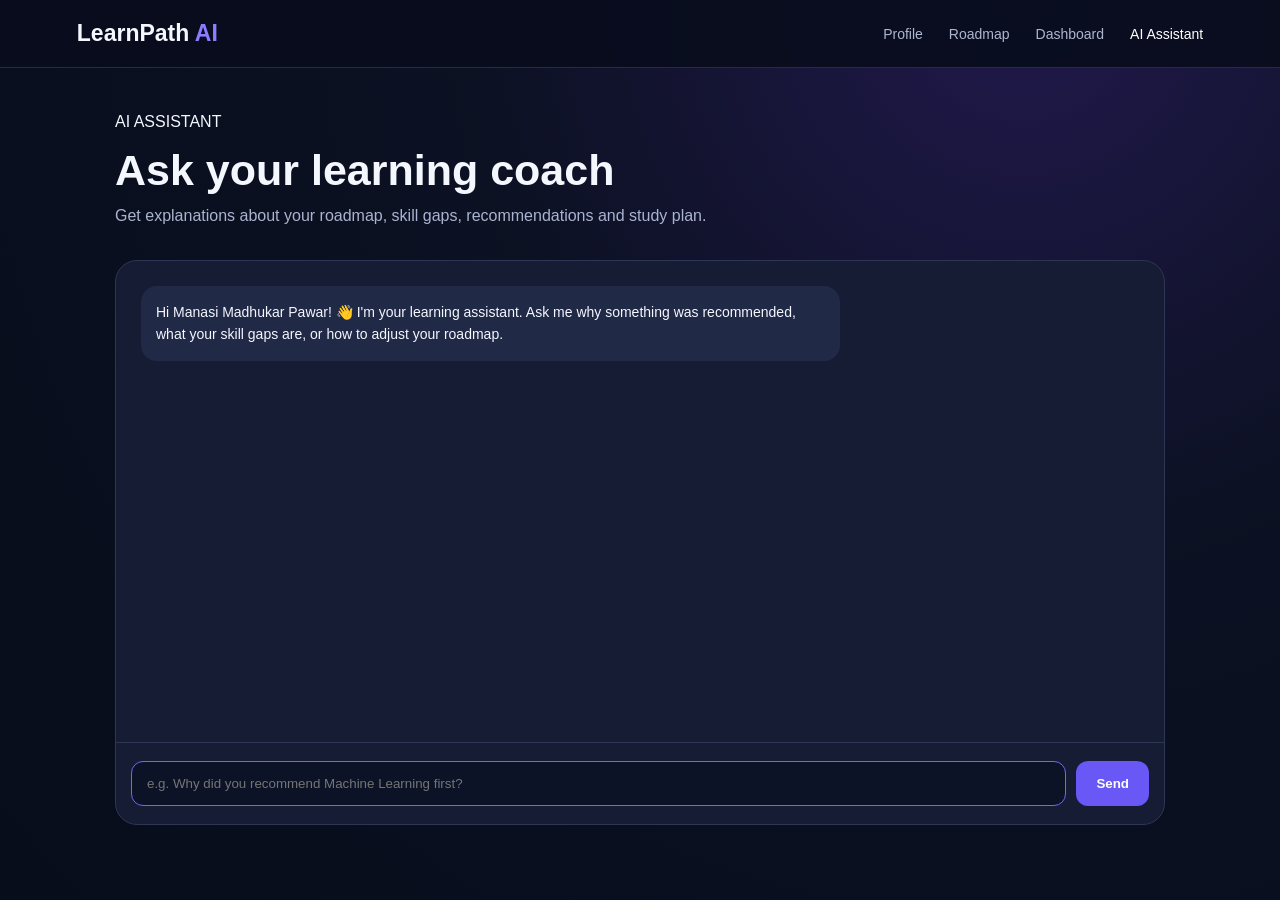
==== Frontend/pages/assistant.html @ b1d117d7 "Added initial project files including frontend and dashboard" ====
<!DOCTYPE html>
<html lang="en">

<head>

    <meta charset="UTF-8">

    <meta
        name="viewport"
        content="width=device-width, initial-scale=1.0"
    >

    <title>
        LearnPath AI - Assistant
    </title>

    <link
        rel="stylesheet"
        href="../css/style.css"
    >

    <link
        rel="stylesheet"
        href="../css/assistant.css"
    >

</head>


<body>


<header class="navbar">

    <div class="logo">
        LearnPath <span>AI</span>
    </div>

    <nav>

        <a href="profile.html">
            Profile
        </a>

        <a href="roadmap.html">
            Roadmap
        </a>

        <a href="dashboard.html">
            Dashboard
        </a>

        <a
            href="assistant.html"
            class="active"
        >
            AI Assistant
        </a>

    </nav>

</header>


<main class="assistant-page">


    <div class="step-badge">
        AI ASSISTANT
    </div>


    <h1>
        Ask your learning coach
    </h1>


    <p class="assistant-subtitle">
        Get explanations about your roadmap,
        skill gaps, recommendations and study plan.
    </p>


    <section class="chat-box">


        <div
            class="messages"
            id="messages"
        >

            <div class="message ai">

                Hi Manasi Madhukar Pawar! 👋
                I'm your learning assistant.

                Ask me why something was recommended,
                what your skill gaps are, or how to
                adjust your roadmap.

            </div>

        </div>


        <form id="chatForm">

            <input
                type="text"
                id="chatInput"
                placeholder="e.g. Why did you recommend Machine Learning first?"
                autocomplete="off"
            >

            <button>
                Send
            </button>

        </form>

    </section>

</main>


<script src="../js/assistant.js"></script>

</body>

</html>
---- Frontend/css/style.css ----
* {
    margin: 0;
    padding: 0;
    box-sizing: border-box;
}


body {

    font-family:
        Arial,
        Helvetica,
        sans-serif;

    background:
        radial-gradient(
            circle at 80% 0%,
            #21194c 0%,
            #0c1123 40%,
            #080d1b 100%
        );

    color: #f5f7ff;

    min-height: 100vh;

}


/* ================= NAVBAR ================= */

.navbar {

    height: 68px;

    display: flex;

    align-items: center;

    justify-content: space-between;

    padding: 0 6%;

    border-bottom:
        1px solid #252c44;

    background:
        rgba(8, 13, 29, 0.92);

}


.logo {

    font-size: 23px;

    font-weight: 700;

}


.logo span {

    color: #8c7cff;

}


.navbar nav {

    display: flex;

    gap: 26px;

}


.navbar nav a {

    color: #aeb6d0;

    text-decoration: none;

    font-size: 14px;

    transition: 0.25s;

}


.navbar nav a:hover,
.navbar nav a.active {

    color: white;

}


/* ================= COMMON ================= */

button {

    font-family: inherit;

}


input,
select,
button {

    font-family: inherit;

}


a {

    transition: 0.2s;

}


::-webkit-scrollbar {

    width: 8px;

}


::-webkit-scrollbar-track {

    background: #080d1b;

}


::-webkit-scrollbar-thumb {

    background: #343b62;

    border-radius: 10px;

}


/* ================= RESPONSIVE ================= */

@media(max-width: 750px) {

    .navbar {

        padding: 0 20px;

    }

    .navbar nav {

        gap: 10px;

    }

    .navbar nav a {

        font-size: 11px;

    }

}
---- Frontend/css/assistant.css ----
.assistant-page {

    width: min(1050px, 90%);

    margin: 45px auto;

}


.assistant-page h1 {

    font-size: 43px;

    margin-top: 15px;

}


.assistant-subtitle {

    color: #aab4d0;

    margin-top: 12px;

}


.chat-box {

    height: 565px;

    margin-top: 35px;

    border:
        1px solid #2d3654;

    border-radius: 22px;

    background: #151c34;

    overflow: hidden;

}


.messages {

    height: calc(100% - 82px);

    padding: 25px;

    overflow-y: auto;

    display: flex;

    flex-direction: column;

    gap: 15px;

}


.message {

    max-width: 70%;

    padding: 15px;

    border-radius: 16px;

    font-size: 14px;

    line-height: 1.6;

}


.message.ai {

    background: #202945;

    align-self: flex-start;

}


.message.user {

    background:
        linear-gradient(
            90deg,
            #7562ff,
            #5948e8
        );

    align-self: flex-end;

}


#chatForm {

    height: 82px;

    border-top:
        1px solid #2d3654;

    display: flex;

    align-items: center;

    gap: 10px;

    padding: 15px;

}


#chatInput {

    flex: 1;

    height: 45px;

    padding: 0 15px;

    border:
        1px solid #7562ff;

    border-radius: 12px;

    background: #0c1327;

    color: white;

    outline: none;

}


#chatForm button {

    height: 45px;

    padding: 0 20px;

    border: none;

    border-radius: 12px;

    background: #6958f5;

    color: white;

    font-weight: bold;

    cursor: pointer;

}


@media(max-width: 600px) {

    .assistant-page h1 {

        font-size: 30px;

    }

    .message {

        max-width: 90%;

    }

}
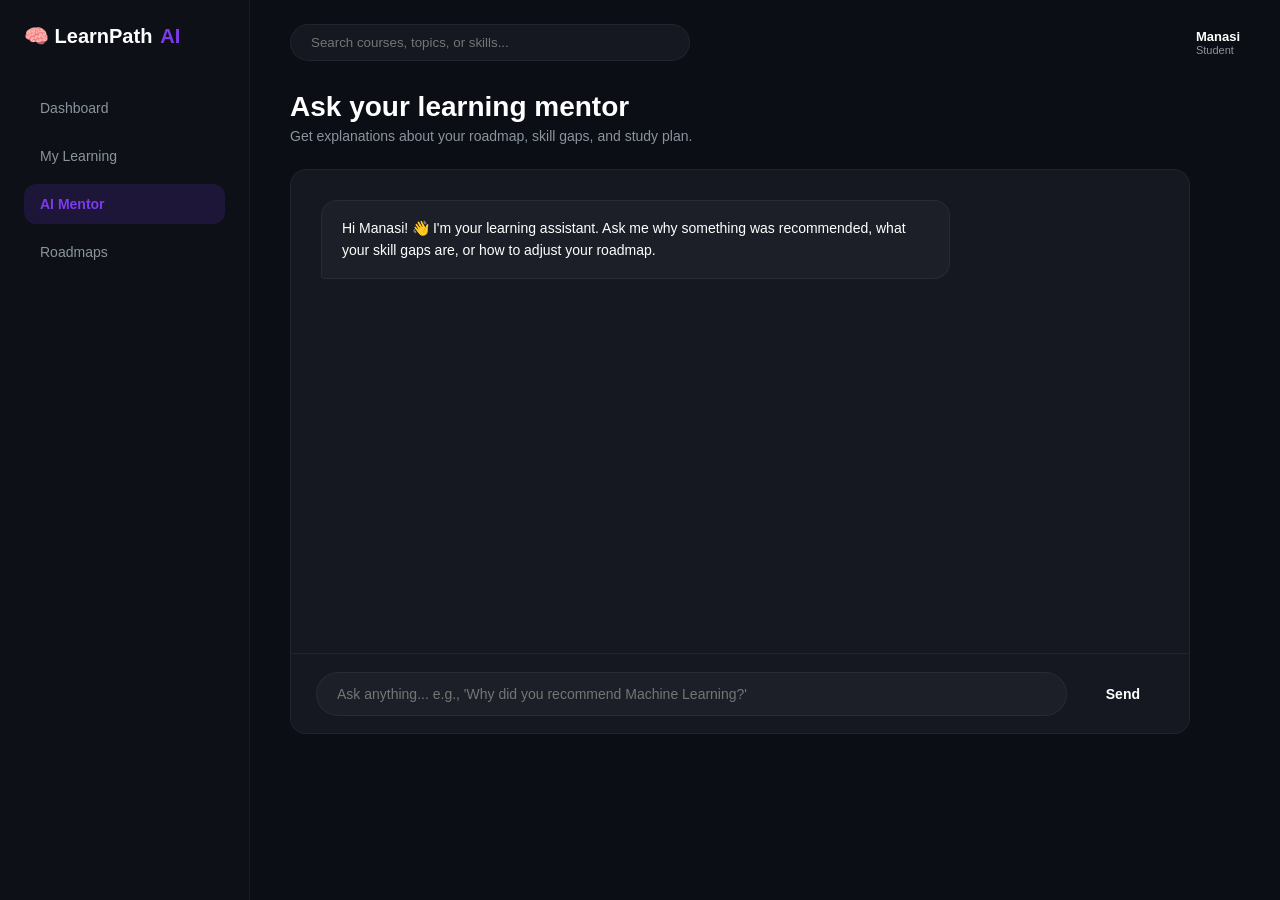
==== commit 6e23d21e: "Update frontend to dark neon sidebar theme with charts" ====
--- a/Frontend/pages/assistant.html
+++ b/Frontend/pages/assistant.html
@@ -1,130 +1,59 @@
 <!DOCTYPE html>
 <html lang="en">
-
 <head>
-
     <meta charset="UTF-8">
-
-    <meta
-        name="viewport"
-        content="width=device-width, initial-scale=1.0"
-    >
-
-    <title>
-        LearnPath AI - Assistant
-    </title>
-
-    <link
-        rel="stylesheet"
-        href="../css/style.css"
-    >
-
-    <link
-        rel="stylesheet"
-        href="../css/assistant.css"
-    >
-
+    <meta name="viewport" content="width=device-width, initial-scale=1.0">
+    <title>LearnPath AI - Assistant</title>
+    <link rel="stylesheet" href="../css/style.css">
+    <link rel="stylesheet" href="../css/assistant.css">
 </head>
-
-
 <body>
 
+<div class="app-container">
+    <!-- SIDEBAR -->
+    <aside class="sidebar">
+        <div class="logo">🧠 LearnPath <span>AI</span></div>
+        <nav class="side-nav">
+            <a href="dashboard.html">Dashboard</a>
+            <a href="profile.html">My Learning</a>
+            <a href="assistant.html" class="active">AI Mentor</a>
+            <a href="roadmap.html">Roadmaps</a>
+        </nav>
+    </aside>
 
-<header class="navbar">
+    <!-- MAIN CONTENT -->
+    <main class="main-content">
+        <header class="top-bar">
+            <input type="text" class="search-bar" placeholder="Search courses, topics, or skills...">
+            <div class="user-profile">
+                <div class="user-info">
+                    <strong>Manasi</strong>
+                    <span>Student</span>
+                </div>
+            </div>
+        </header>
 
-    <div class="logo">
-        LearnPath <span>AI</span>
-    </div>
+        <div class="assistant-header">
+            <h1>Ask your learning mentor</h1>
+            <p>Get explanations about your roadmap, skill gaps, and study plan.</p>
+        </div>
 
-    <nav>
-
-        <a href="profile.html">
-            Profile
-        </a>
-
-        <a href="roadmap.html">
-            Roadmap
-        </a>
-
-        <a href="dashboard.html">
-            Dashboard
-        </a>
-
-        <a
-            href="assistant.html"
-            class="active"
-        >
-            AI Assistant
-        </a>
-
-    </nav>
-
-</header>
-
-
-<main class="assistant-page">
-
-
-    <div class="step-badge">
-        AI ASSISTANT
-    </div>
-
-
-    <h1>
-        Ask your learning coach
-    </h1>
-
-
-    <p class="assistant-subtitle">
-        Get explanations about your roadmap,
-        skill gaps, recommendations and study plan.
-    </p>
-
-
-    <section class="chat-box">
-
-
-        <div
-            class="messages"
-            id="messages"
-        >
-
-            <div class="message ai">
-
-                Hi Manasi Madhukar Pawar! 👋
-                I'm your learning assistant.
-
-                Ask me why something was recommended,
-                what your skill gaps are, or how to
-                adjust your roadmap.
-
+        <section class="chat-box">
+            <!-- Bound to JS IDs -->
+            <div class="messages" id="messages">
+                <div class="message ai">
+                    Hi Manasi! 👋 I'm your learning assistant. Ask me why something was recommended, what your skill gaps are, or how to adjust your roadmap.
+                </div>
             </div>
 
-        </div>
-
-
-        <form id="chatForm">
-
-            <input
-                type="text"
-                id="chatInput"
-                placeholder="e.g. Why did you recommend Machine Learning first?"
-                autocomplete="off"
-            >
-
-            <button>
-                Send
-            </button>
-
-        </form>
-
-    </section>
-
-</main>
-
+            <form id="chatForm">
+                <input type="text" id="chatInput" placeholder="Ask anything... e.g., 'Why did you recommend Machine Learning?'" autocomplete="off">
+                <button type="submit">Send</button>
+            </form>
+        </section>
+    </main>
+</div>
 
 <script src="../js/assistant.js"></script>
-
 </body>
-
 </html>
--- a/Frontend/css/style.css
+++ b/Frontend/css/style.css
@@ -1,169 +1,121 @@
-* {
-    margin: 0;
-    padding: 0;
-    box-sizing: border-box;
+:root {
+    --bg-main: #0B0E14;
+    --bg-card: #151821;
+    --bg-sidebar: #0D1017;
+    --text-primary: #FFFFFF;
+    --text-secondary: #8B949E;
+    --accent-purple: #7C3AED;
+    --accent-blue: #3B82F6;
+    --border-color: rgba(255, 255, 255, 0.05);
+    
+    /* Gradient Cards */
+    --grad-red: linear-gradient(135deg, #FF6B6B, #9D4EDD);
+    --grad-blue: linear-gradient(135deg, #4361EE, #3A0CA3);
+    --grad-teal: linear-gradient(135deg, #2EC4B6, #0077B6);
+    --grad-purple: linear-gradient(135deg, #7209B7, #480CA8);
 }
 
+* { margin: 0; padding: 0; box-sizing: border-box; }
 
 body {
-
-    font-family:
-        Arial,
-        Helvetica,
-        sans-serif;
-
-    background:
-        radial-gradient(
-            circle at 80% 0%,
-            #21194c 0%,
-            #0c1123 40%,
-            #080d1b 100%
-        );
-
-    color: #f5f7ff;
-
+    font-family: -apple-system, BlinkMacSystemFont, "Segoe UI", Roboto, sans-serif;
+    background: var(--bg-main);
+    color: var(--text-primary);
     min-height: 100vh;
-
+    overflow: hidden;
 }
 
-
-/* ================= NAVBAR ================= */
-
-.navbar {
-
-    height: 68px;
-
+/* ================= APP LAYOUT ================= */
+.app-container {
     display: flex;
-
-    align-items: center;
-
-    justify-content: space-between;
-
-    padding: 0 6%;
-
-    border-bottom:
-        1px solid #252c44;
-
-    background:
-        rgba(8, 13, 29, 0.92);
-
+    height: 100vh;
 }
 
+/* ================= SIDEBAR ================= */
+.sidebar {
+    width: 250px;
+    background: var(--bg-sidebar);
+    border-right: 1px solid var(--border-color);
+    padding: 24px;
+    display: flex;
+    flex-direction: column;
+}
 
 .logo {
-
-    font-size: 23px;
-
+    font-size: 20px;
     font-weight: 700;
-
+    margin-bottom: 40px;
+    display: flex;
+    align-items: center;
+    gap: 8px;
 }
 
+.logo span { color: var(--accent-purple); }
 
-.logo span {
-
-    color: #8c7cff;
-
+.side-nav {
+    display: flex;
+    flex-direction: column;
+    gap: 8px;
+    flex: 1;
 }
 
-
-.navbar nav {
-
+.side-nav a {
+    color: var(--text-secondary);
+    text-decoration: none;
+    font-size: 14px;
+    padding: 12px 16px;
+    border-radius: 12px;
+    transition: 0.2s;
     display: flex;
-
-    gap: 26px;
-
+    align-items: center;
+    gap: 12px;
 }
 
-
-.navbar nav a {
-
-    color: #aeb6d0;
-
-    text-decoration: none;
-
-    font-size: 14px;
-
-    transition: 0.25s;
-
+.side-nav a:hover {
+    background: rgba(255, 255, 255, 0.03);
+    color: var(--text-primary);
 }
 
-
-.navbar nav a:hover,
-.navbar nav a.active {
-
-    color: white;
-
+.side-nav a.active {
+    background: rgba(124, 58, 237, 0.15);
+    color: var(--accent-purple);
+    font-weight: 600;
 }
 
-
-/* ================= COMMON ================= */
-
-button {
-
-    font-family: inherit;
-
+/* ================= MAIN CONTENT & TOPBAR ================= */
+.main-content {
+    flex: 1;
+    overflow-y: auto;
+    padding: 24px 40px;
 }
 
-
-input,
-select,
-button {
-
-    font-family: inherit;
-
+.top-bar {
+    display: flex;
+    justify-content: space-between;
+    align-items: center;
+    margin-bottom: 30px;
 }
 
-
-a {
-
-    transition: 0.2s;
-
+.search-bar {
+    background: var(--bg-card);
+    border: 1px solid var(--border-color);
+    padding: 10px 20px;
+    border-radius: 20px;
+    width: 400px;
+    color: white;
+    outline: none;
 }
 
-
-::-webkit-scrollbar {
-
-    width: 8px;
-
+.user-profile {
+    display: flex;
+    align-items: center;
+    gap: 12px;
 }
 
-
-::-webkit-scrollbar-track {
-
-    background: #080d1b;
-
+.user-info {
+    display: flex;
+    flex-direction: column;
 }
 
-
-::-webkit-scrollbar-thumb {
-
-    background: #343b62;
-
-    border-radius: 10px;
-
-}
-
-
-/* ================= RESPONSIVE ================= */
-
-@media(max-width: 750px) {
-
-    .navbar {
-
-        padding: 0 20px;
-
-    }
-
-    .navbar nav {
-
-        gap: 10px;
-
-    }
-
-    .navbar nav a {
-
-        font-size: 11px;
-
-    }
-
-}+.user-info strong { font-size: 13px; }
+.user-info span { font-size: 11px; color: var(--text-secondary); }
--- a/Frontend/css/assistant.css
+++ b/Frontend/css/assistant.css
@@ -1,176 +1,90 @@
-.assistant-page {
+.assistant-header { margin-bottom: 25px; }
+.assistant-header h1 { font-size: 28px; margin-bottom: 5px; }
+.assistant-header p { color: var(--text-secondary); font-size: 14px; }
 
-    width: min(1050px, 90%);
-
-    margin: 45px auto;
-
+.chat-box {
+    height: 565px;
+    background: var(--bg-card);
+    border: 1px solid var(--border-color);
+    border-radius: 16px;
+    display: flex;
+    flex-direction: column;
+    overflow: hidden;
+    max-width: 900px;
 }
 
-
-.assistant-page h1 {
-
-    font-size: 43px;
-
-    margin-top: 15px;
-
+.messages {
+    flex: 1;
+    padding: 30px;
+    overflow-y: auto;
+    display: flex;
+    flex-direction: column;
+    gap: 20px;
 }
 
-
-.assistant-subtitle {
-
-    color: #aab4d0;
-
-    margin-top: 12px;
-
+.message {
+    max-width: 75%;
+    padding: 16px 20px;
+    border-radius: 16px;
+    font-size: 14px;
+    line-height: 1.6;
 }
 
-
-.chat-box {
-
-    height: 565px;
-
-    margin-top: 35px;
-
-    border:
-        1px solid #2d3654;
-
-    border-radius: 22px;
-
-    background: #151c34;
-
-    overflow: hidden;
-
+.message.ai {
+    background: rgba(255, 255, 255, 0.03);
+    border: 1px solid var(--border-color);
+    color: white;
+    align-self: flex-start;
+    border-bottom-left-radius: 4px;
 }
 
-
-.messages {
-
-    height: calc(100% - 82px);
-
-    padding: 25px;
-
-    overflow-y: auto;
-
-    display: flex;
-
-    flex-direction: column;
-
-    gap: 15px;
-
+.message.user {
+    background: var(--accent-gradient);
+    color: white;
+    align-self: flex-end;
+    border-bottom-right-radius: 4px;
+    box-shadow: 0 4px 15px rgba(124, 58, 237, 0.2);
 }
 
-
-.message {
-
-    max-width: 70%;
-
-    padding: 15px;
-
-    border-radius: 16px;
-
-    font-size: 14px;
-
-    line-height: 1.6;
-
+#chatForm {
+    height: 80px;
+    border-top: 1px solid var(--border-color);
+    background: var(--bg-card);
+    display: flex;
+    align-items: center;
+    gap: 15px;
+    padding: 0 25px;
 }
 
-
-.message.ai {
-
-    background: #202945;
-
-    align-self: flex-start;
-
+#chatInput {
+    flex: 1;
+    height: 44px;
+    padding: 0 20px;
+    border: 1px solid var(--border-color);
+    border-radius: 22px;
+    background: rgba(255, 255, 255, 0.03);
+    color: white;
+    font-size: 14px;
+    outline: none;
+    transition: 0.2s;
 }
 
-
-.message.user {
-
-    background:
-        linear-gradient(
-            90deg,
-            #7562ff,
-            #5948e8
-        );
-
-    align-self: flex-end;
-
+#chatInput:focus {
+    border-color: var(--accent-purple);
+    background: rgba(124, 58, 237, 0.05);
 }
 
-
-#chatForm {
-
-    height: 82px;
-
-    border-top:
-        1px solid #2d3654;
-
-    display: flex;
-
-    align-items: center;
-
-    gap: 10px;
-
-    padding: 15px;
-
+#chatForm button {
+    height: 44px;
+    padding: 0 24px;
+    border: none;
+    border-radius: 22px;
+    background: var(--accent-gradient);
+    color: white;
+    font-weight: 600;
+    font-size: 14px;
+    cursor: pointer;
+    transition: 0.2s;
 }
 
-
-#chatInput {
-
-    flex: 1;
-
-    height: 45px;
-
-    padding: 0 15px;
-
-    border:
-        1px solid #7562ff;
-
-    border-radius: 12px;
-
-    background: #0c1327;
-
-    color: white;
-
-    outline: none;
-
-}
-
-
-#chatForm button {
-
-    height: 45px;
-
-    padding: 0 20px;
-
-    border: none;
-
-    border-radius: 12px;
-
-    background: #6958f5;
-
-    color: white;
-
-    font-weight: bold;
-
-    cursor: pointer;
-
-}
-
-
-@media(max-width: 600px) {
-
-    .assistant-page h1 {
-
-        font-size: 30px;
-
-    }
-
-    .message {
-
-        max-width: 90%;
-
-    }
-
-}+#chatForm button:hover { box-shadow: 0 4px 15px rgba(124, 58, 237, 0.4); }
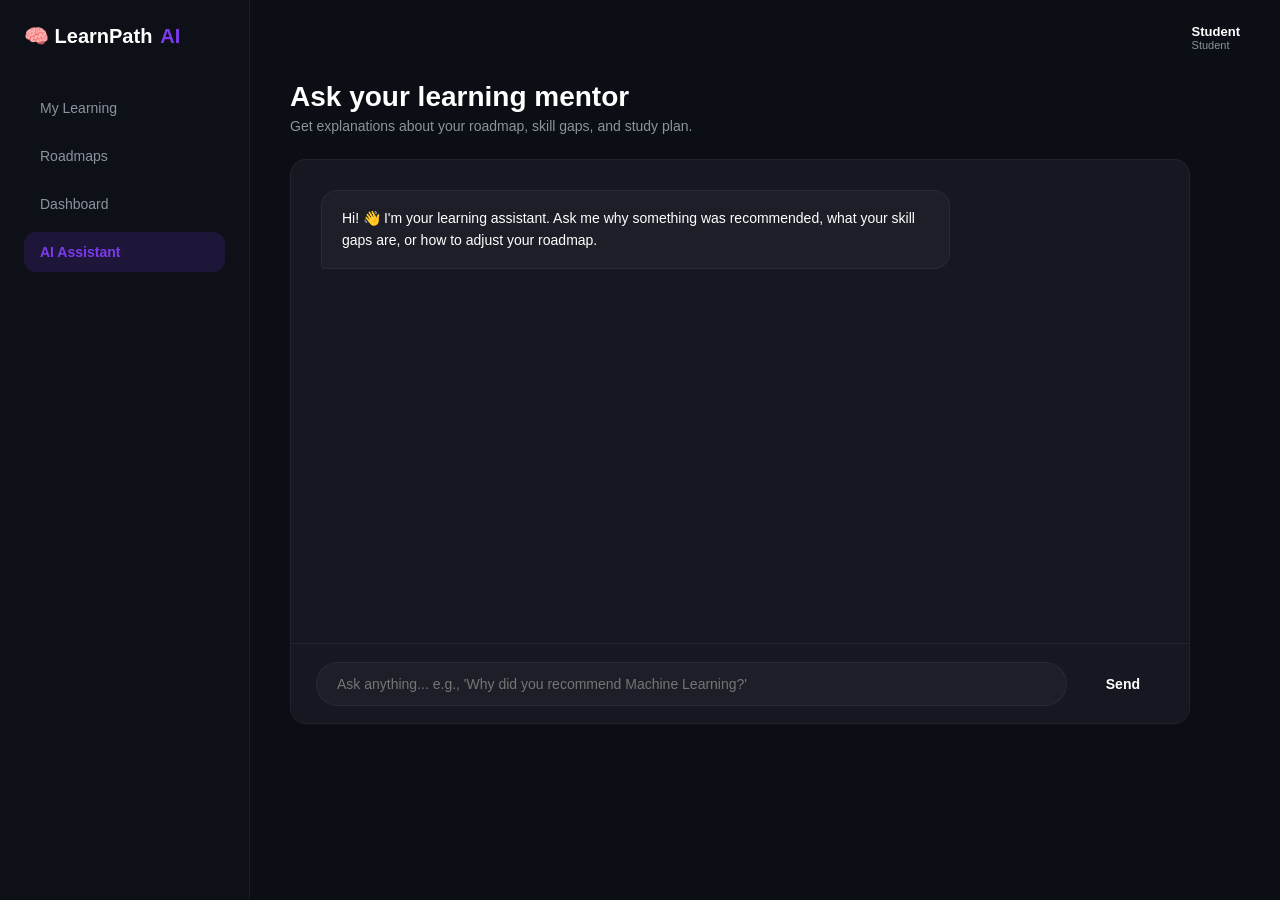
==== commit 088a84c4: "Update LearnPath AI ML backend" ====
--- a/Frontend/pages/assistant.html
+++ b/Frontend/pages/assistant.html
@@ -14,20 +14,19 @@
     <aside class="sidebar">
         <div class="logo">🧠 LearnPath <span>AI</span></div>
         <nav class="side-nav">
+            <a href="profile.html">My Learning</a>
+            <a href="roadmap.html">Roadmaps</a>
             <a href="dashboard.html">Dashboard</a>
-            <a href="profile.html">My Learning</a>
-            <a href="assistant.html" class="active">AI Mentor</a>
-            <a href="roadmap.html">Roadmaps</a>
+            <a href="assistant.html" class="active">AI Assistant</a>
         </nav>
     </aside>
 
     <!-- MAIN CONTENT -->
     <main class="main-content">
-        <header class="top-bar">
-            <input type="text" class="search-bar" placeholder="Search courses, topics, or skills...">
+        <header class="top-bar" style="justify-content: flex-end;">
             <div class="user-profile">
                 <div class="user-info">
-                    <strong>Manasi</strong>
+                    <strong id="topNavName">Student</strong>
                     <span>Student</span>
                 </div>
             </div>
@@ -39,10 +38,9 @@
         </div>
 
         <section class="chat-box">
-            <!-- Bound to JS IDs -->
             <div class="messages" id="messages">
-                <div class="message ai">
-                    Hi Manasi! 👋 I'm your learning assistant. Ask me why something was recommended, what your skill gaps are, or how to adjust your roadmap.
+                <div class="message ai" id="aiWelcomeMessage">
+                    Hi! 👋 I'm your learning assistant. Ask me why something was recommended, what your skill gaps are, or how to adjust your roadmap.
                 </div>
             </div>
 
@@ -55,5 +53,22 @@
 </div>
 
 <script src="../js/assistant.js"></script>
+<!-- Updated Session Script -->
+<script>
+    const savedProfile = JSON.parse(sessionStorage.getItem("learnPathProfile"));
+    
+    const topName = document.getElementById("topNavName");
+    const aiWelcome = document.getElementById("aiWelcomeMessage");
+
+    if (savedProfile && savedProfile.name) {
+        const firstName = savedProfile.name.split(" ")[0];
+        
+        if (topName) topName.textContent = firstName;
+        if (aiWelcome) aiWelcome.textContent = `Hi ${firstName}! 👋 I'm your learning assistant. Ask me why something was recommended, what your skill gaps are, or how to adjust your roadmap.`;
+    } else {
+        if (topName) topName.textContent = "Student";
+        if (aiWelcome) aiWelcome.textContent = `Hi! 👋 I'm your learning assistant. Ask me why something was recommended, what your skill gaps are, or how to adjust your roadmap.`;
+    }
+</script>
 </body>
 </html>
--- a/Frontend/css/style.css
+++ b/Frontend/css/style.css
@@ -8,7 +8,7 @@
     --accent-blue: #3B82F6;
     --border-color: rgba(255, 255, 255, 0.05);
     
-    /* Gradient Cards */
+    /* Vibrant Gradient Cards */
     --grad-red: linear-gradient(135deg, #FF6B6B, #9D4EDD);
     --grad-blue: linear-gradient(135deg, #4361EE, #3A0CA3);
     --grad-teal: linear-gradient(135deg, #2EC4B6, #0077B6);
@@ -91,19 +91,9 @@
 
 .top-bar {
     display: flex;
-    justify-content: space-between;
+    justify-content: flex-end;
     align-items: center;
     margin-bottom: 30px;
-}
-
-.search-bar {
-    background: var(--bg-card);
-    border: 1px solid var(--border-color);
-    padding: 10px 20px;
-    border-radius: 20px;
-    width: 400px;
-    color: white;
-    outline: none;
 }
 
 .user-profile {
